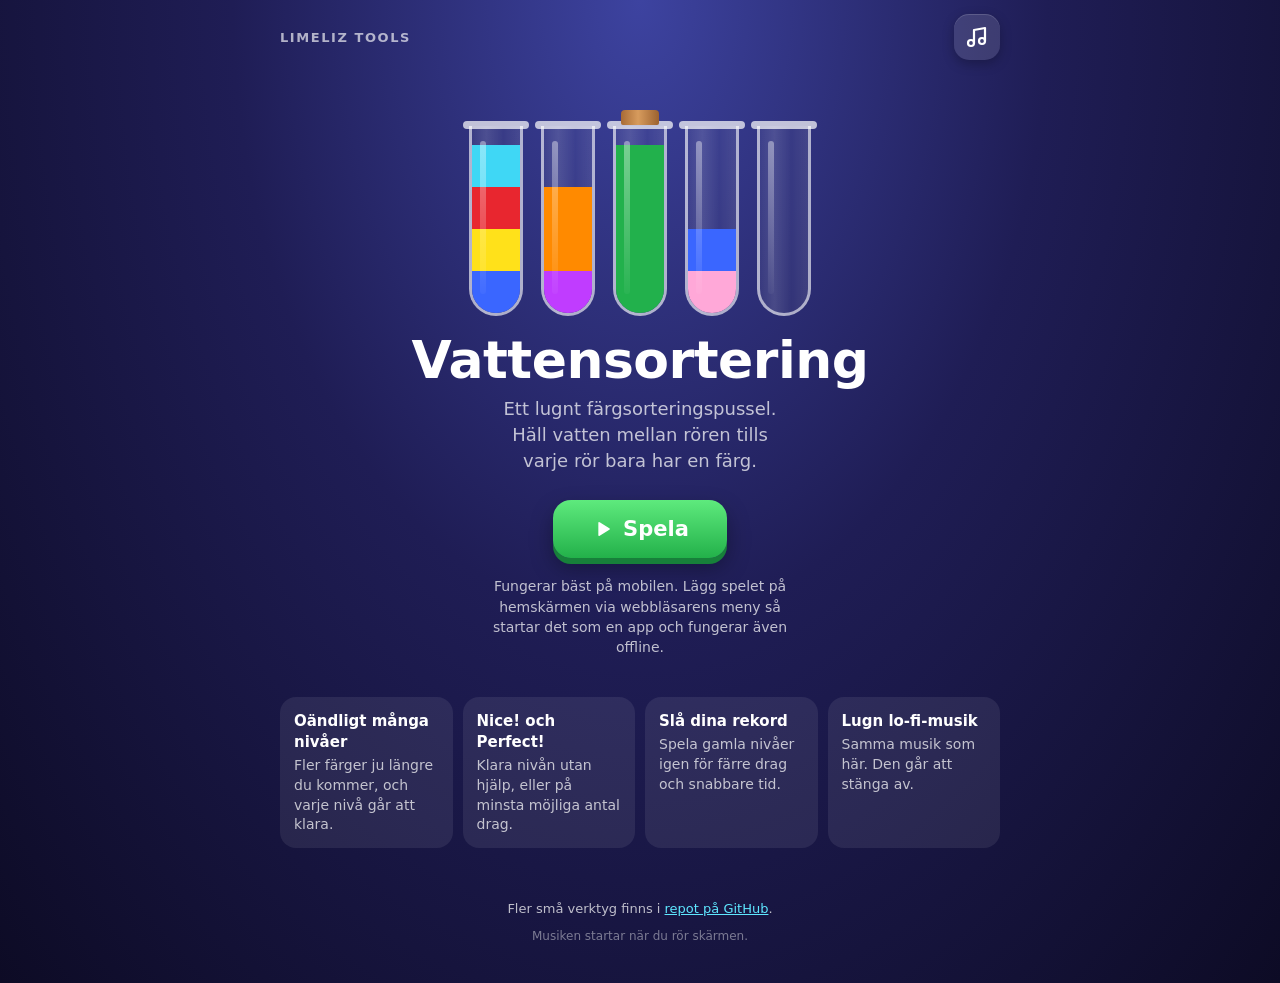
==== index.html @ b7e4ab09 "Add start page for limeliz.github.io/tools linking to Vattensortering Same dark theme and glass tube" ====
<!doctype html>
<html lang="sv">
<head>
<meta charset="utf-8">
<meta name="viewport" content="width=device-width,initial-scale=1,viewport-fit=cover">
<meta name="theme-color" content="#1d1b4a">
<title>Limeliz tools</title>
<meta name="description" content="Vattensortering – ett lugnt färgsorteringspussel för mobilen, och andra små verktyg.">
<link rel="icon" href="WaterSort/icon.svg" type="image/svg+xml">
<style>
  /* Samma mörka tema som spelet: djupblå radial bakgrund, glasrör och spelets färger. */
  :root {
    color-scheme: dark;
    --bg: #1d1b4a;
    --fg: #ffffff;
    --muted: rgba(255,255,255,.72);
    --card: rgba(255,255,255,.08);
    --btn: rgba(255,255,255,.12);
    --accent: #5ee7ff;
    --go-top: #5eea7d; --go-bottom: #23b14a; --go-edge: #17803a;
    --glass: rgba(255,255,255,.6);
  }
  * { box-sizing: border-box; -webkit-tap-highlight-color: transparent; }
  html, body { margin: 0; min-height: 100%; }
  body {
    color: var(--fg);
    background: radial-gradient(ellipse at 50% 0%, #3d43a0 0%, #1f1d55 45%, #0d0b25 100%);
    min-height: 100vh; min-height: 100dvh;
    background-color: var(--bg);
    font-family: system-ui, -apple-system, "Segoe UI", Roboto, sans-serif;
    padding: env(safe-area-inset-top, 0px) max(16px, env(safe-area-inset-right, 0px)) env(safe-area-inset-bottom, 0px) max(16px, env(safe-area-inset-left, 0px));
  }
  header { max-width: 720px; margin: 0 auto; display: flex; justify-content: space-between; align-items: center; padding: 14px 0 0; }
  .brand { font-size: 13px; letter-spacing: .12em; text-transform: uppercase; opacity: .65; font-weight: 700; }
  .iconbtn {
    width: 46px; height: 46px; border-radius: 15px; border: none; background: var(--btn); color: #fff;
    display: grid; place-items: center; cursor: pointer;
    box-shadow: inset 0 1px 0 rgba(255,255,255,.15), 0 4px 12px rgba(0,0,0,.25);
  }
  .iconbtn:active { transform: scale(.94); }
  .iconbtn:focus-visible, .play:focus-visible, a:focus-visible { outline: 2px solid var(--accent); outline-offset: 3px; }
  .iconbtn svg { width: 24px; height: 24px; stroke: #fff; fill: none; stroke-width: 2.2; stroke-linecap: round; stroke-linejoin: round; }
  .iconbtn.off { opacity: .45; }

  main { max-width: 720px; margin: 0 auto; padding: 8px 0 40px; text-align: center; }
  .tubes { display: flex; justify-content: center; align-items: flex-end; gap: clamp(10px, 3vw, 18px); height: 230px; margin: 18px 0 6px; }
  .tube { position: relative; width: clamp(40px, 11vw, 54px); height: 190px; animation: bob 4.8s ease-in-out infinite; }
  .tube:nth-child(2) { animation-delay: -1.2s; } .tube:nth-child(3) { animation-delay: -2.4s; }
  .tube:nth-child(4) { animation-delay: -3.6s; } .tube:nth-child(5) { animation-delay: -0.6s; }
  .tube.lift { animation: bob 4.8s ease-in-out infinite, lift 6s ease-in-out infinite; }
  @keyframes bob { 0%, 100% { transform: translateY(0); } 50% { transform: translateY(-6px); } }
  @keyframes lift { 0%, 70%, 100% { translate: 0 0; } 78%, 92% { translate: 0 -22px; } }
  .tube::before { content: ""; position: absolute; top: -5px; left: -6px; right: -6px; height: 8px; border-radius: 5px; background: rgba(255,255,255,.7); z-index: 2; }
  .glass {
    position: absolute; inset: 0; border: 3px solid var(--glass); border-top: none;
    border-radius: 0 0 28px 28px; overflow: hidden; display: flex; flex-direction: column-reverse;
    background: linear-gradient(90deg, rgba(255,255,255,.06), rgba(255,255,255,.14) 30%, rgba(255,255,255,.04) 65%, rgba(255,255,255,.1));
  }
  .glass::after { content: ""; position: absolute; left: 16%; top: 8%; bottom: 10%; width: 13%; border-radius: 8px; background: linear-gradient(rgba(255,255,255,.4), rgba(255,255,255,.04)); }
  .glass i { display: block; height: 42px; flex: none; }
  .done::after { content: ""; position: absolute; left: 14%; right: 14%; top: -16px; height: 15px; z-index: 3; border-radius: 4px 4px 2px 2px; background: linear-gradient(90deg, #a86b36, #d79b5d 45%, #9c6230); }

  h1 { font-size: clamp(34px, 9vw, 52px); margin: 14px 0 6px; letter-spacing: -.01em; text-wrap: balance; }
  .lead { font-size: 18px; color: var(--muted); margin: 0 auto 26px; max-width: 30ch; line-height: 1.45; text-wrap: balance; }
  .play {
    display: inline-flex; align-items: center; gap: 10px; padding: 17px 38px; border-radius: 18px;
    font-size: 21px; font-weight: 800; color: #fff; text-decoration: none;
    background: linear-gradient(var(--go-top), var(--go-bottom)); box-shadow: 0 6px 0 var(--go-edge), 0 10px 22px rgba(0,0,0,.35);
    transition: transform .08s, box-shadow .08s;
  }
  .play:active { transform: translateY(5px); box-shadow: 0 1px 0 var(--go-edge); }
  .play svg { width: 22px; height: 22px; fill: #fff; }
  .hint { font-size: 14px; color: var(--muted); margin: 18px auto 0; max-width: 36ch; line-height: 1.45; }

  .features { list-style: none; padding: 0; margin: 40px auto 0; display: grid; grid-template-columns: repeat(auto-fit, minmax(150px, 1fr)); gap: 10px; text-align: left; }
  .features li { background: var(--card); border-radius: 16px; padding: 14px 14px 13px; font-size: 14px; color: var(--muted); line-height: 1.4; }
  .features b { display: block; color: var(--fg); font-size: 15px; margin-bottom: 3px; }
  footer { max-width: 720px; margin: 0 auto; padding: 0 0 28px; text-align: center; font-size: 13px; color: var(--muted); }
  footer a { color: var(--accent); }
  .music-note { font-size: 12px; opacity: .6; margin-top: 6px; }

  @media (prefers-reduced-motion: reduce) { .tube, .tube.lift { animation: none; } }
</style>
</head>
<body>
  <header>
    <span class="brand">Limeliz tools</span>
    <button class="iconbtn" id="btnMusic" aria-label="Musik av/på">
      <svg viewBox="0 0 24 24"><path d="M9 18V5l11-2v13"/><circle cx="6" cy="18" r="3"/><circle cx="17" cy="16" r="3"/><path id="musicSlash" d="M3 3l18 18" style="display:none"/></svg>
    </button>
  </header>

  <main>
    <div class="tubes" aria-hidden="true">
      <div class="tube"><div class="glass"><i style="background:#3a66ff"></i><i style="background:#ffe11a"></i><i style="background:#e8262f"></i><i style="background:#3fd7f5"></i></div></div>
      <div class="tube lift"><div class="glass"><i style="background:#c03cff"></i><i style="background:#ff8a00"></i><i style="background:#ff8a00"></i></div></div>
      <div class="tube done"><div class="glass"><i style="background:#22b14c"></i><i style="background:#22b14c"></i><i style="background:#22b14c"></i><i style="background:#22b14c"></i></div></div>
      <div class="tube"><div class="glass"><i style="background:#ffa8d8"></i><i style="background:#3a66ff"></i></div></div>
      <div class="tube"><div class="glass"></div></div>
    </div>

    <h1>Vattensortering</h1>
    <p class="lead">Ett lugnt färgsorteringspussel. Häll vatten mellan rören tills varje rör bara har en färg.</p>
    <a class="play" href="WaterSort/" id="play">
      <svg viewBox="0 0 24 24" aria-hidden="true"><path d="M8 5.5v13a1 1 0 0 0 1.5.86l10.5-6.5a1 1 0 0 0 0-1.72L9.5 4.64A1 1 0 0 0 8 5.5z"/></svg>
      Spela
    </a>
    <p class="hint">Fungerar bäst på mobilen. Lägg spelet på hemskärmen via webbläsarens meny så startar det som en app och fungerar även offline.</p>

    <ul class="features">
      <li><b>Oändligt många nivåer</b>Fler färger ju längre du kommer, och varje nivå går att klara.</li>
      <li><b>Nice! och Perfect!</b>Klara nivån utan hjälp, eller på minsta möjliga antal drag.</li>
      <li><b>Slå dina rekord</b>Spela gamla nivåer igen för färre drag och snabbare tid.</li>
      <li><b>Lugn lo-fi-musik</b>Samma musik som här. Den går att stänga av.</li>
    </ul>
  </main>

  <footer>
    <p>Fler små verktyg finns i <a href="https://github.com/Limeliz/tools">repot på GitHub</a>.</p>
    <p class="music-note" id="musicNote">Musiken startar när du rör skärmen.</p>
  </footer>

<script>
(() => {
  'use strict';
  const $ = id => document.getElementById(id);
  const PREF = 'tools.music';
  let musicOn = true;
  try { musicOn = localStorage.getItem(PREF) !== 'off'; } catch (e) {}

  // Samma ljudkedja som i spelet (Web Audio). Musiken genereras i realtid.
  let actx = null, musicBus = null;
  function getCtx() {
    try {
      if (!actx) {
        actx = new (window.AudioContext || window.webkitAudioContext)();
        const tape = actx.createBiquadFilter(); tape.type = 'lowpass'; tape.frequency.value = 3800;
        musicBus = actx.createGain(); musicBus.gain.value = 0;
        musicBus.connect(tape).connect(actx.destination);
      }
      if (actx.state === 'suspended' && !document.hidden) actx.resume();
      return actx;
    } catch (e) { return null; }
  }

  // ---------- Bakgrundsmusik (kopierad från spelet) ----------
  const Music = (() => {
    const BPM = 72, S16 = 60 / BPM / 4, LEVEL = .6;
    const mtof = m => 440 * Math.pow(2, (m - 69) / 12);
    // 8 takter: Dm9 – G13 – Cmaj9 – Am9 | Fmaj9 – Em7 – Dm9 – G13
    const PROG = [
      { bass: 38, keys: [53, 57, 60, 64] }, { bass: 43, keys: [53, 59, 64, 69] },
      { bass: 36, keys: [52, 55, 59, 62] }, { bass: 45, keys: [55, 60, 64, 71] },
      { bass: 41, keys: [57, 60, 64, 67] }, { bass: 40, keys: [55, 59, 62, 67] },
      { bass: 38, keys: [53, 57, 60, 64] }, { bass: 43, keys: [53, 59, 64, 69] }
    ];
    const PENTA = [69, 72, 74, 76, 79, 81, 84];
    let running = false, timer = 0, nextTime = 0, step = 0, noise = null, keysBus = null, wow = null, melody = [];
    let duckUntil = 0;

    function noiseBuffer(ctx) {
      const b = ctx.createBuffer(1, ctx.sampleRate * 2, ctx.sampleRate), d = b.getChannelData(0);
      for (let i = 0; i < d.length; i++) d[i] = Math.random() * 2 - 1;
      return b;
    }
    function env(g, t, peak, attack, decay) {
      g.gain.setValueAtTime(0.0001, t);
      g.gain.exponentialRampToValueAtTime(peak, t + attack);
      g.gain.exponentialRampToValueAtTime(0.0001, t + attack + decay);
    }
    function keys(ctx, notes, t, dur, vel) {
      notes.forEach((m, k) => {
        const tt = t + k * .012; // lätt "strum"
        const o1 = ctx.createOscillator(), o2 = ctx.createOscillator(), g = ctx.createGain(), g2 = ctx.createGain();
        o1.type = 'sine'; o2.type = 'triangle';
        o1.frequency.value = o2.frequency.value = mtof(m);
        o2.detune.value = 5; g2.gain.value = .25;
        wow.connect(o1.detune); wow.connect(o2.detune);
        o1.connect(g); o2.connect(g2).connect(g); g.connect(keysBus);
        env(g, tt, vel, .02, dur);
        o1.start(tt); o2.start(tt); o1.stop(tt + dur + .1); o2.stop(tt + dur + .1);
      });
    }
    function bass(ctx, m, t, dur) {
      const o = ctx.createOscillator(), f = ctx.createBiquadFilter(), g = ctx.createGain();
      o.type = 'triangle'; o.frequency.value = mtof(m);
      f.type = 'lowpass'; f.frequency.value = 380;
      o.connect(f).connect(g).connect(musicBus);
      env(g, t, .32, .015, dur);
      o.start(t); o.stop(t + dur + .1);
    }
    function kick(ctx, t) {
      const o = ctx.createOscillator(), g = ctx.createGain();
      o.frequency.setValueAtTime(110, t); o.frequency.exponentialRampToValueAtTime(42, t + .11);
      o.connect(g).connect(musicBus); env(g, t, .55, .005, .3);
      o.start(t); o.stop(t + .4);
    }
    function snare(ctx, t) {
      const n = ctx.createBufferSource(), bp = ctx.createBiquadFilter(), g = ctx.createGain();
      n.buffer = noise; bp.type = 'bandpass'; bp.frequency.value = 1700; bp.Q.value = .8;
      n.connect(bp).connect(g).connect(musicBus); env(g, t, .2, .004, .17);
      n.start(t, Math.random()); n.stop(t + .25);
      const o = ctx.createOscillator(), g2 = ctx.createGain();
      o.frequency.value = 185; o.connect(g2).connect(musicBus); env(g2, t, .06, .003, .07);
      o.start(t); o.stop(t + .12);
    }
    function hat(ctx, t, vel) {
      const n = ctx.createBufferSource(), hp = ctx.createBiquadFilter(), g = ctx.createGain();
      n.buffer = noise; hp.type = 'highpass'; hp.frequency.value = 7000;
      n.connect(hp).connect(g).connect(musicBus); env(g, t, vel, .002, .04);
      n.start(t, Math.random()); n.stop(t + .08);
    }
    function bell(ctx, m, t) {
      const o = ctx.createOscillator(), o2 = ctx.createOscillator(), g = ctx.createGain(), g2 = ctx.createGain();
      o.frequency.value = mtof(m); o2.frequency.value = mtof(m) * 2; g2.gain.value = .15;
      wow.connect(o.detune);
      o.connect(g); o2.connect(g2).connect(g); g.connect(keysBus);
      env(g, t, .07, .01, 1.3);
      o.start(t); o2.start(t); o.stop(t + 1.5); o2.stop(t + 1.5);
    }
    function newMelody() {
      melody = new Array(64).fill(0);
      let idx = 3;
      for (let s = 0; s < 64; s += 2) {
        if (s % 16 === 0 || Math.random() > .2) continue;
        idx = Math.max(0, Math.min(PENTA.length - 1, idx + Math.floor(Math.random() * 5) - 2));
        melody[s] = PENTA[idx];
      }
    }
    function play(ctx, st, t) {
      const bar = Math.floor(st / 16) % PROG.length, s = st % 16, ch = PROG[bar];
      const tt = t + (s % 2 ? S16 * .22 : 0); // swing
      if (st % 128 === 0) newMelody();
      if (s === 0) keys(ctx, ch.keys, tt, S16 * 13, .07);
      if (s === 10) keys(ctx, ch.keys.slice(1), tt, S16 * 5, .04);
      if (s === 0) bass(ctx, ch.bass, tt, S16 * 6);
      if (s === 7 || (s === 10 && bar % 2)) bass(ctx, ch.bass + (s === 7 ? 0 : 7), tt, S16 * 3);
      if (s === 0 || s === 7 || (s === 10 && bar % 2 === 1)) kick(ctx, tt);
      if (s === 4 || s === 12) snare(ctx, tt);
      if (s % 2 === 0) hat(ctx, tt, s % 4 === 0 ? .045 : .025);
      if (bar >= 0 && st % 256 >= 64) { const m = melody[st % 64]; if (m) bell(ctx, m, tt); } // melodin kommer in efter 4 takter
    }
    function tick() {
      const ctx = actx; if (!ctx || ctx.state !== 'running') return;
      while (nextTime < ctx.currentTime + .2) { play(ctx, step, nextTime); nextTime += S16; step++; }
      if (duckUntil && ctx.currentTime > duckUntil) { duckUntil = 0; musicBus.gain.setTargetAtTime(LEVEL, ctx.currentTime, .3); }
    }
    return {
      start() {
        const ctx = getCtx(); if (!ctx || running) return;
        running = true;
        if (!noise) {
          noise = noiseBuffer(ctx);
          keysBus = ctx.createBiquadFilter(); keysBus.type = 'lowpass'; keysBus.frequency.value = 1600;
          keysBus.connect(musicBus);
          const lfo = ctx.createOscillator(); lfo.frequency.value = .45;
          wow = ctx.createGain(); wow.gain.value = 7; // svag "tape wow" i cent
          lfo.connect(wow); lfo.start();
        }
        step = 0; nextTime = ctx.currentTime + .1;
        musicBus.gain.cancelScheduledValues(ctx.currentTime);
        musicBus.gain.setValueAtTime(musicBus.gain.value, ctx.currentTime);
        musicBus.gain.linearRampToValueAtTime(LEVEL, ctx.currentTime + 2);
        clearInterval(timer); timer = setInterval(tick, 25); tick();
      },
      stop() {
        if (!running || !actx) return;
        running = false;
        const ctx = actx;
        musicBus.gain.cancelScheduledValues(ctx.currentTime);
        musicBus.gain.setValueAtTime(musicBus.gain.value, ctx.currentTime);
        musicBus.gain.linearRampToValueAtTime(0, ctx.currentTime + .4);
        clearInterval(timer);
      },
      duck(sec) {
        if (!running || !actx) return;
        musicBus.gain.setTargetAtTime(LEVEL * .3, actx.currentTime, .05);
        duckUntil = actx.currentTime + sec;
      },
      get running() { return running; }
    };
  })();

  function updateButton() {
    $('btnMusic').classList.toggle('off', !musicOn);
    $('musicSlash').style.display = musicOn ? 'none' : '';
    $('musicNote').textContent = musicOn ? (Music.running ? '' : 'Musiken startar när du rör skärmen.') : 'Musiken är avstängd.';
  }
  $('btnMusic').addEventListener('click', e => {
    e.stopPropagation();
    musicOn = !musicOn;
    try { localStorage.setItem(PREF, musicOn ? 'on' : 'off'); } catch (err) {}
    if (musicOn) Music.start(); else Music.stop();
    updateButton();
  });
  // Ljud får bara starta efter ett tryck (krav i iOS och Android)
  let unlocked = false;
  const unlock = () => {
    if (unlocked || !musicOn) return;
    unlocked = true;
    Music.start(); updateButton();
  };
  ['pointerdown', 'keydown', 'touchend'].forEach(t => document.addEventListener(t, unlock, { capture: true }));
  document.addEventListener('visibilitychange', () => {
    if (!actx) return;
    if (document.hidden) actx.suspend(); else if (Music.running) actx.resume();
  });
  // Tona ner musiken mjukt när man går till spelet
  $('play').addEventListener('click', () => { if (Music.running) Music.stop(); });
  window.addEventListener('pageshow', e => { if (e.persisted && musicOn && unlocked) { Music.start(); updateButton(); } });
  updateButton();
})();
</script>
</body>
</html>
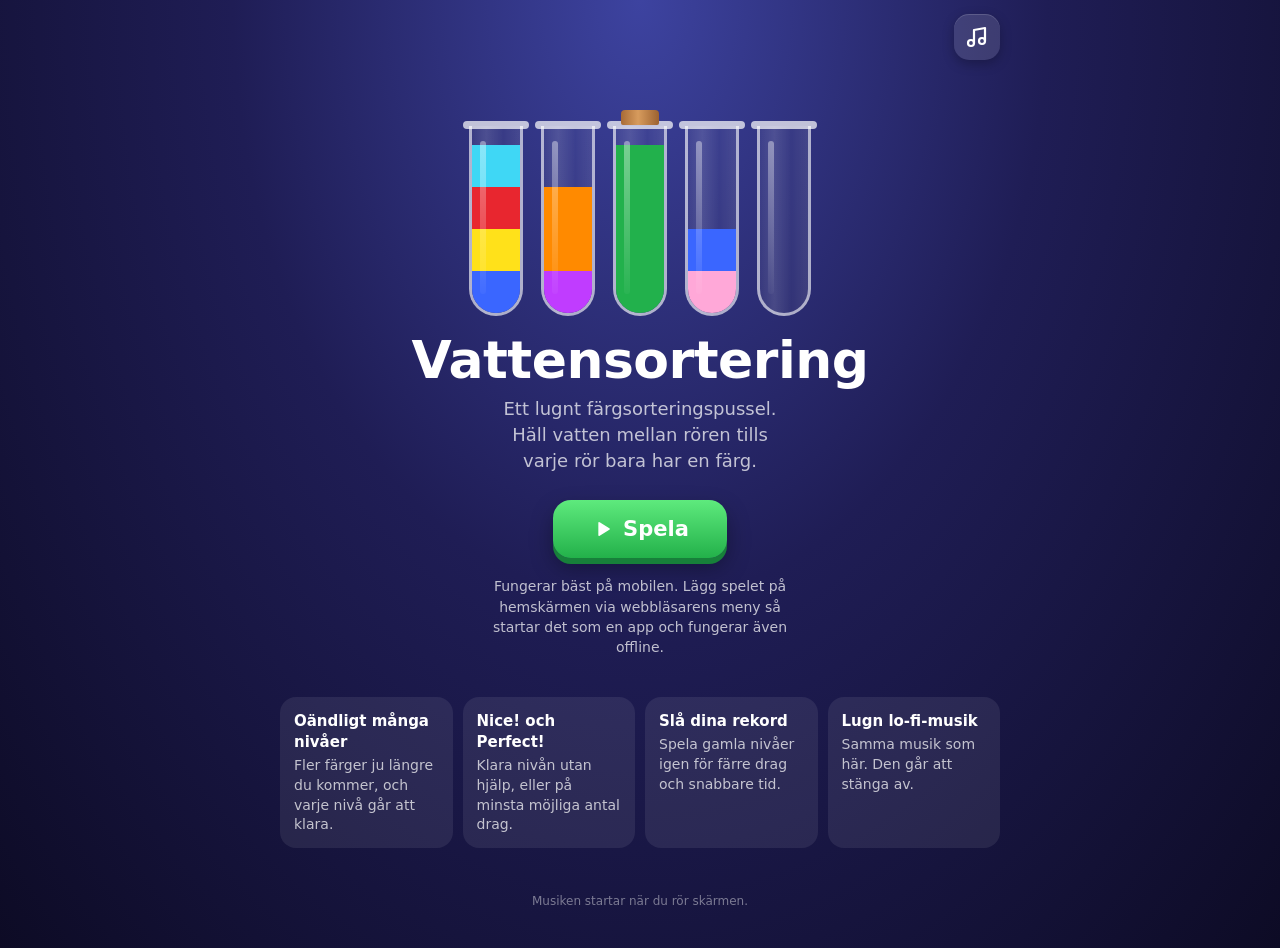
==== commit b7ef1c25: "Start page: remove the site heading and links to the repo Co-Authored-By: Claude Opus 5.5 <noreply@a" ====
--- a/index.html
+++ b/index.html
@@ -4,8 +4,8 @@
 <meta charset="utf-8">
 <meta name="viewport" content="width=device-width,initial-scale=1,viewport-fit=cover">
 <meta name="theme-color" content="#1d1b4a">
-<title>Limeliz tools</title>
-<meta name="description" content="Vattensortering – ett lugnt färgsorteringspussel för mobilen, och andra små verktyg.">
+<title>Vattensortering</title>
+<meta name="description" content="Vattensortering – ett lugnt färgsorteringspussel för mobilen.">
 <link rel="icon" href="WaterSort/icon.svg" type="image/svg+xml">
 <style>
   /* Samma mörka tema som spelet: djupblå radial bakgrund, glasrör och spelets färger. */
@@ -30,8 +30,7 @@
     font-family: system-ui, -apple-system, "Segoe UI", Roboto, sans-serif;
     padding: env(safe-area-inset-top, 0px) max(16px, env(safe-area-inset-right, 0px)) env(safe-area-inset-bottom, 0px) max(16px, env(safe-area-inset-left, 0px));
   }
-  header { max-width: 720px; margin: 0 auto; display: flex; justify-content: space-between; align-items: center; padding: 14px 0 0; }
-  .brand { font-size: 13px; letter-spacing: .12em; text-transform: uppercase; opacity: .65; font-weight: 700; }
+  header { max-width: 720px; margin: 0 auto; display: flex; justify-content: flex-end; align-items: center; padding: 14px 0 0; }
   .iconbtn {
     width: 46px; height: 46px; border-radius: 15px; border: none; background: var(--btn); color: #fff;
     display: grid; place-items: center; cursor: pointer;
@@ -84,7 +83,6 @@
 </head>
 <body>
   <header>
-    <span class="brand">Limeliz tools</span>
     <button class="iconbtn" id="btnMusic" aria-label="Musik av/på">
       <svg viewBox="0 0 24 24"><path d="M9 18V5l11-2v13"/><circle cx="6" cy="18" r="3"/><circle cx="17" cy="16" r="3"/><path id="musicSlash" d="M3 3l18 18" style="display:none"/></svg>
     </button>
@@ -116,7 +114,6 @@
   </main>
 
   <footer>
-    <p>Fler små verktyg finns i <a href="https://github.com/Limeliz/tools">repot på GitHub</a>.</p>
     <p class="music-note" id="musicNote">Musiken startar när du rör skärmen.</p>
   </footer>
 
